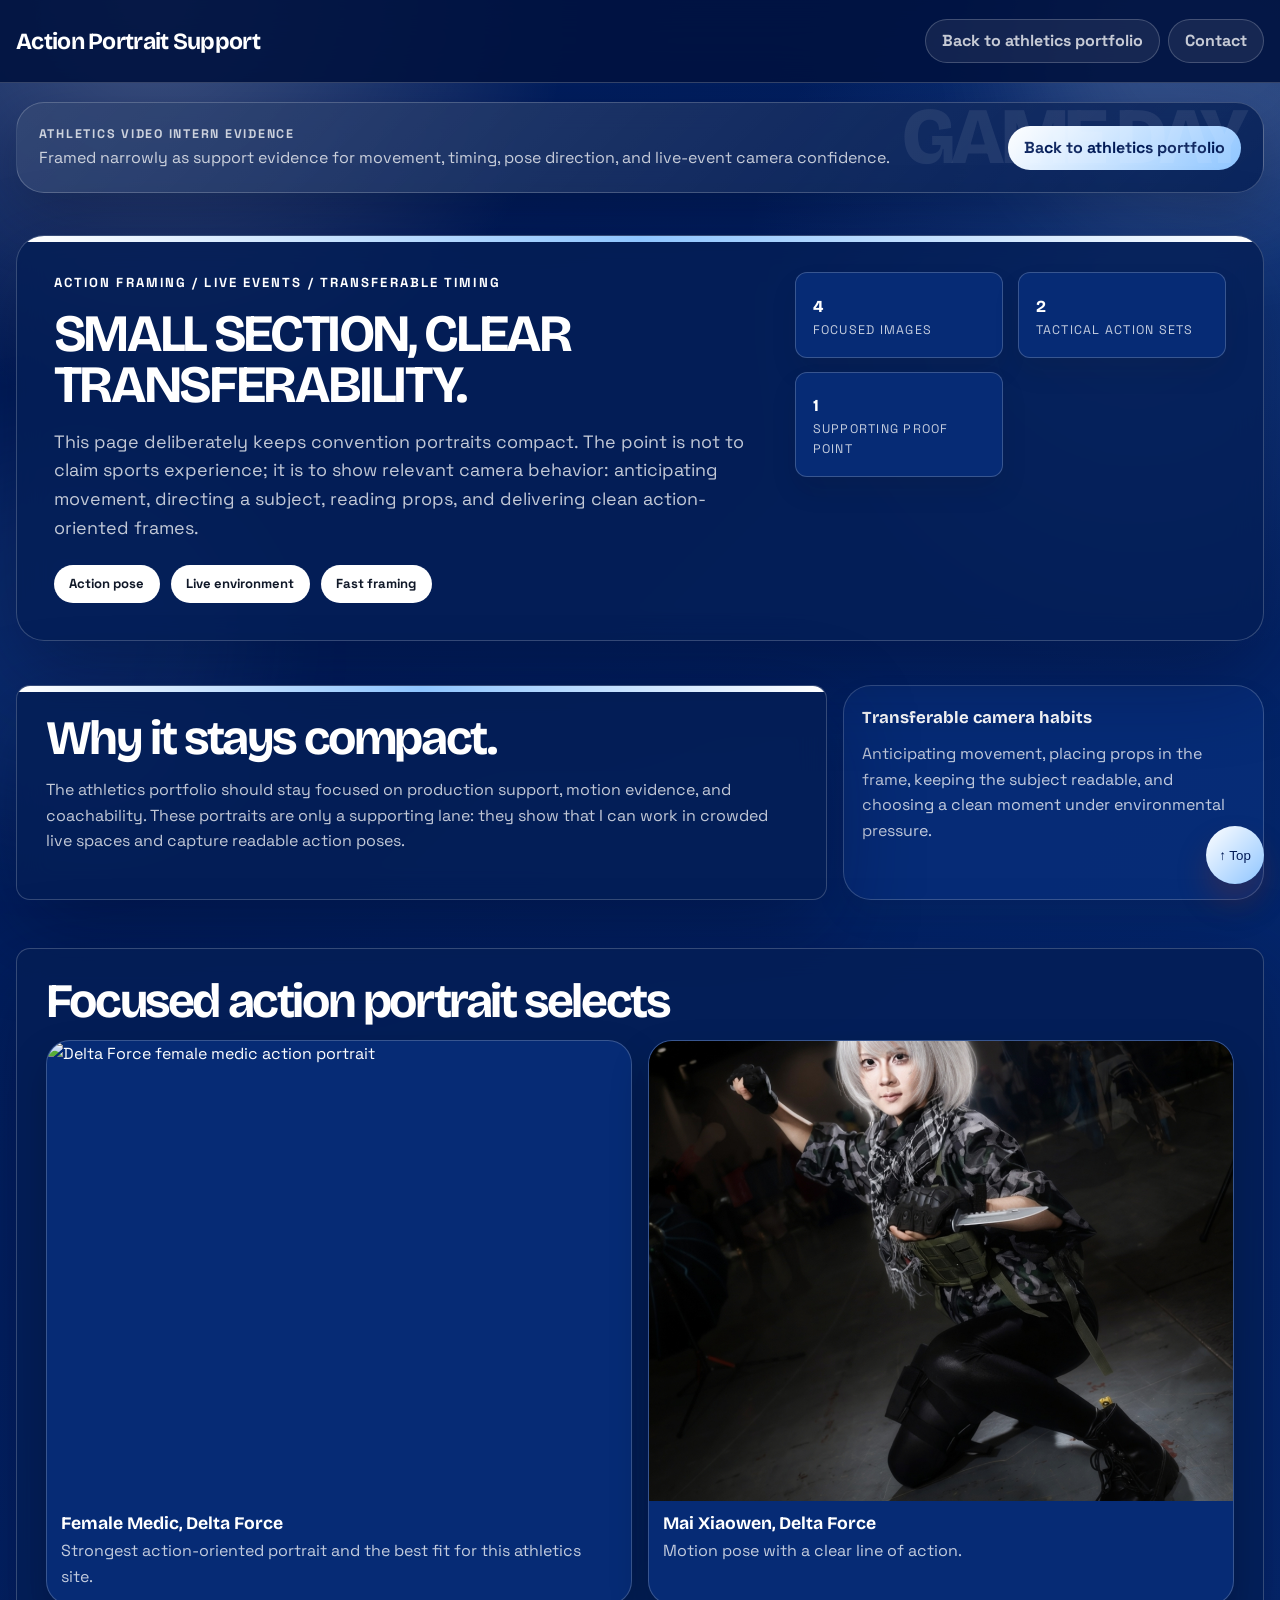
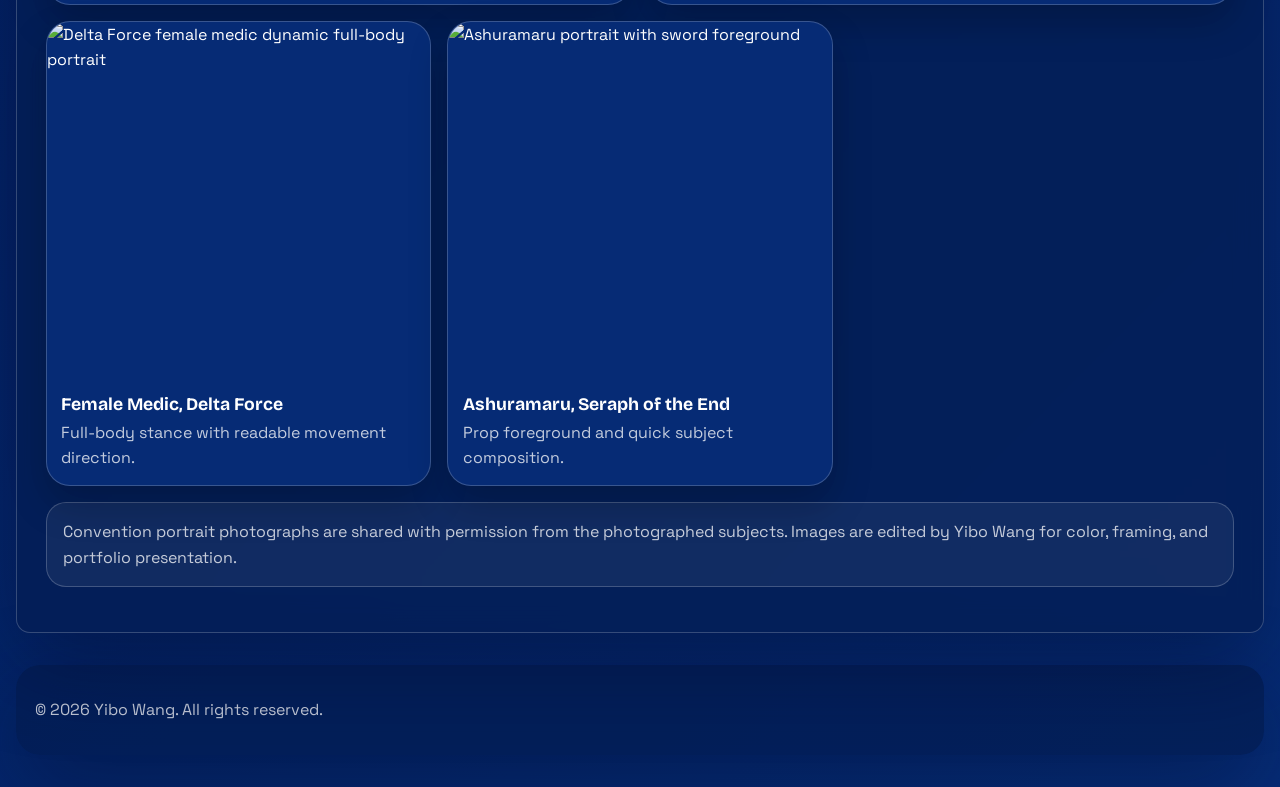
==== projects/convention-portraits.html @ 857ad7bb "Add action portrait support section" ====
<!DOCTYPE html>
<html lang="en">
<head>
    <meta charset="UTF-8">
    <meta name="viewport" content="width=device-width, initial-scale=1.0">
    <title>Action Portrait Support - Details</title>
    <link rel="stylesheet" href="../assets/css/project-style.css">
    <link rel="stylesheet" href="../assets/css/role-project.css">
</head>
<body class="project-page role-athletics-detail project-title-long" data-case-study="full">
    <header>
        <div class="container">
            <h1 class="logo">Action Portrait Support</h1>
            <nav>
                <ul>
                    <li><a href="../index.html">Back to athletics portfolio</a></li>
                    <li><a href="../index.html#contact">Contact</a></li>
                </ul>
            </nav>
        </div>
    </header>

    <section class="role-project-bridge" aria-label="Role-specific project context">
        <div class="container">
            <div>
                <p class="role-project-kicker">Athletics Video Intern Evidence</p>
                <p>Framed narrowly as support evidence for movement, timing, pose direction, and live-event camera confidence.</p>
            </div>
            <a class="role-home-link" href="../index.html">Back to athletics portfolio</a>
        </div>
    </section>

    <main>
        <section class="project-hero">
            <div class="container project-hero-card">
                <div>
                    <p class="project-kicker">Action framing / Live events / Transferable timing</p>
                    <h1>Small section, clear transferability.</h1>
                    <p class="project-summary">This page deliberately keeps convention portraits compact. The point is not to claim sports experience; it is to show relevant camera behavior: anticipating movement, directing a subject, reading props, and delivering clean action-oriented frames.</p>
                    <div class="project-tag-row">
                        <span class="project-tag">Action pose</span>
                        <span class="project-tag">Live environment</span>
                        <span class="project-tag">Fast framing</span>
                    </div>
                </div>
                <div class="project-metric-grid">
                    <article class="project-metric"><strong>4</strong><span>focused images</span></article>
                    <article class="project-metric"><strong>2</strong><span>tactical action sets</span></article>
                    <article class="project-metric"><strong>1</strong><span>supporting proof point</span></article>
                </div>
            </div>
        </section>

        <section class="section">
            <div class="container convention-case-intro">
                <article class="case-card">
                    <h2>Why it stays compact.</h2>
                    <p>The athletics portfolio should stay focused on production support, motion evidence, and coachability. These portraits are only a supporting lane: they show that I can work in crowded live spaces and capture readable action poses.</p>
                </article>
                <article class="detail-card">
                    <h3>Transferable camera habits</h3>
                    <p>Anticipating movement, placing props in the frame, keeping the subject readable, and choosing a clean moment under environmental pressure.</p>
                </article>
            </div>
        </section>

        <section id="project-images" class="section">
            <div class="container">
                <h2>Focused action portrait selects</h2>
                <div class="convention-case-gallery">
                    <figure><img src="../assets/images/convention/delta-medic-close.jpg" alt="Delta Force female medic action portrait" onclick="openModal(this)"><figcaption><strong>Female Medic, Delta Force</strong><span>Strongest action-oriented portrait and the best fit for this athletics site.</span></figcaption></figure>
                    <figure><img src="../assets/images/convention/mai-xiaowen-knife.jpg" alt="Mai Xiaowen tactical knife pose portrait" onclick="openModal(this)"><figcaption><strong>Mai Xiaowen, Delta Force</strong><span>Motion pose with a clear line of action.</span></figcaption></figure>
                    <figure><img src="../assets/images/convention/delta-medic-dynamic.jpg" alt="Delta Force female medic dynamic full-body portrait" onclick="openModal(this)"><figcaption><strong>Female Medic, Delta Force</strong><span>Full-body stance with readable movement direction.</span></figcaption></figure>
                    <figure><img src="../assets/images/convention/ashuramaru.JPG" alt="Ashuramaru portrait with sword foreground" onclick="openModal(this)"><figcaption><strong>Ashuramaru, Seraph of the End</strong><span>Prop foreground and quick subject composition.</span></figcaption></figure>
                </div>
                <p class="convention-rights">Convention portrait photographs are shared with permission from the photographed subjects. Images are edited by Yibo Wang for color, framing, and portfolio presentation.</p>
            </div>
        </section>
    </main>

    <div id="back-to-top">
        <button>&uarr; Top</button>
    </div>
    <footer>
        <div class="container">
            <p>&copy; 2026 Yibo Wang. All rights reserved.</p>
        </div>
    </footer>
    <div id="imageModal" class="modal">
        <span class="close" onclick="closeModal()">&times;</span>
        <div id="imageContainer">
            <img class="modal-content" id="modalImage" src="[data-uri]" alt="">
        </div>
    </div>
    <script src="../assets/js/script.js"></script>
</body>
</html>
---- assets/css/project-style.css ----
:root {
    --bg: #f3eee4;
    --paper: rgba(252, 247, 239, 0.84);
    --paper-strong: rgba(255, 251, 245, 0.96);
    --ink: #1a130e;
    --muted: #625145;
    --line: rgba(43, 30, 20, 0.1);
    --accent: #d05d28;
    --accent-deep: #842f1d;
    --teal: #1e7e7c;
    --gold: #f1c789;
    --shadow-soft: 0 26px 60px rgba(38, 23, 12, 0.12);
    --shadow-strong: 0 36px 80px rgba(38, 23, 12, 0.18);
    --radius-xl: 34px;
    --radius-lg: 24px;
    --radius-md: 18px;
    --radius-sm: 12px;
    --max-width: 1380px;
}

*,
*::before,
*::after {
    box-sizing: border-box;
}

html {
    scroll-behavior: smooth;
}

body {
    margin: 0;
    min-height: 100vh;
    color: var(--ink);
    background:
        radial-gradient(circle at 12% 0%, rgba(241, 199, 137, 0.45), transparent 26%),
        radial-gradient(circle at 88% 12%, rgba(30, 126, 124, 0.18), transparent 22%),
        radial-gradient(circle at 50% 100%, rgba(208, 93, 40, 0.15), transparent 28%),
        linear-gradient(180deg, #faf4ec 0%, #efe4d4 100%);
    font-family: "Space Grotesk", "Segoe UI", sans-serif;
    line-height: 1.6;
}

body.menu-open,
body.lightbox-open {
    overflow: hidden;
}

body.project-page::before,
body.project-page::after {
    content: "";
    position: fixed;
    width: 24rem;
    height: 24rem;
    border-radius: 50%;
    filter: blur(60px);
    opacity: 0.45;
    pointer-events: none;
    z-index: -1;
}

body.project-page::before {
    top: -10rem;
    right: -8rem;
    background: rgba(208, 93, 40, 0.35);
}

body.project-page::after {
    bottom: 8%;
    left: -8rem;
    background: rgba(30, 126, 124, 0.18);
}

a {
    color: inherit;
}

img {
    display: block;
    max-width: 100%;
}

.container {
    width: min(calc(100% - 2rem), var(--max-width));
    margin: 0 auto;
}

header {
    position: sticky;
    top: 0;
    z-index: 30;
    backdrop-filter: blur(18px);
    background: rgba(250, 244, 236, 0.72);
    border-bottom: 1px solid var(--line);
}

header .container {
    display: flex;
    align-items: center;
    justify-content: space-between;
    gap: 1rem;
    min-height: 82px;
}

.logo {
    margin: 0;
    font-family: "Bricolage Grotesque", "Space Grotesk", sans-serif;
    font-size: clamp(1.1rem, 2vw, 1.45rem);
    line-height: 0.95;
    letter-spacing: -0.03em;
}

.header-project-label {
    margin: 0.2rem 0 0;
    color: var(--muted);
    font-size: 0.76rem;
    font-weight: 700;
    letter-spacing: 0.12em;
    text-transform: uppercase;
}

nav ul {
    display: flex;
    flex-wrap: wrap;
    gap: 0.5rem;
    margin: 0;
    padding: 0;
    list-style: none;
}

nav a {
    display: inline-flex;
    align-items: center;
    min-height: 44px;
    padding: 0 1rem;
    border-radius: 999px;
    background: rgba(255, 251, 245, 0.82);
    border: 1px solid rgba(43, 30, 20, 0.08);
    color: var(--muted);
    text-decoration: none;
    font-weight: 700;
    transition: transform 0.2s ease, background-color 0.2s ease, color 0.2s ease;
}

nav a:hover,
nav a:focus-visible {
    background: rgba(208, 93, 40, 0.1);
    color: var(--ink);
    transform: translateY(-1px);
}

.project-hero {
    padding: 4.5rem 0 1.8rem;
}

.project-hero-card,
.case-card,
.project-footer .container {
    position: relative;
    overflow: hidden;
    background: var(--paper);
    border: 1px solid rgba(43, 30, 20, 0.08);
    box-shadow: var(--shadow-soft);
    backdrop-filter: blur(14px);
}

.project-hero-card {
    display: grid;
    grid-template-columns: minmax(0, 1.45fr) minmax(260px, 0.7fr);
    gap: 1.4rem;
    padding: clamp(1.5rem, 4vw, 2.3rem);
    border-radius: var(--radius-xl);
}

.project-hero-card::before,
.case-card::before {
    content: "";
    position: absolute;
    inset: 0 auto auto 0;
    width: 100%;
    height: 8px;
    background: linear-gradient(90deg, var(--accent) 0%, var(--gold) 45%, var(--teal) 100%);
}

.project-kicker {
    margin: 0 0 1rem;
    color: var(--accent-deep);
    font-size: 0.82rem;
    font-weight: 700;
    letter-spacing: 0.16em;
    text-transform: uppercase;
}

.project-hero h1 {
    margin: 0;
    font-family: "Bricolage Grotesque", "Space Grotesk", sans-serif;
    max-width: 18ch;
    font-size: clamp(2.6rem, 4.8vw, 4.9rem);
    line-height: 0.94;
    letter-spacing: -0.06em;
    text-wrap: balance;
}

.project-summary {
    max-width: 48rem;
    margin: 1.1rem 0 0;
    color: var(--muted);
    font-size: clamp(1.02rem, 1.6vw, 1.12rem);
}

.project-title-long .project-hero h1 {
    max-width: 20ch;
    font-size: clamp(2.2rem, 4.1vw, 4rem);
    line-height: 0.96;
}

.project-title-very-long .project-hero h1 {
    max-width: 24ch;
    font-size: clamp(1.95rem, 3.4vw, 3.2rem);
    line-height: 1;
    letter-spacing: -0.045em;
}

.project-tag-row,
.project-action-row {
    display: flex;
    flex-wrap: wrap;
    gap: 0.7rem;
}

.project-tag-row {
    margin-top: 1.4rem;
}

.project-tag,
.project-pill {
    display: inline-flex;
    align-items: center;
    min-height: 38px;
    padding: 0 0.9rem;
    border-radius: 999px;
    font-size: 0.82rem;
    font-weight: 700;
}

.project-tag {
    color: var(--accent-deep);
    background: rgba(241, 199, 137, 0.34);
    border: 1px solid rgba(208, 93, 40, 0.1);
}

.project-action-row {
    margin-top: 1.5rem;
}

.project-pill {
    color: #fff7ef;
    text-decoration: none;
    background: linear-gradient(135deg, var(--accent) 0%, var(--accent-deep) 100%);
    box-shadow: 0 16px 28px rgba(132, 47, 29, 0.22);
    transition: transform 0.2s ease, box-shadow 0.2s ease;
}

.project-pill:hover,
.project-pill:focus-visible,
.resource-link:hover,
.resource-link:focus-visible {
    transform: translateY(-2px);
}

.project-metric-grid {
    display: grid;
    gap: 0.9rem;
    align-content: start;
}

.project-metric {
    padding: 1rem 1.05rem;
    border-radius: var(--radius-md);
    background: rgba(255, 251, 245, 0.8);
    border: 1px solid rgba(43, 30, 20, 0.08);
    box-shadow: 0 14px 28px rgba(38, 23, 12, 0.08);
}

.project-metric span {
    display: block;
    color: var(--muted);
    font-size: 0.78rem;
    letter-spacing: 0.1em;
    text-transform: uppercase;
}

.project-metric strong {
    display: block;
    margin-top: 0.28rem;
    font-family: "Bricolage Grotesque", "Space Grotesk", sans-serif;
    font-size: 1.05rem;
}

section {
    padding: 1rem 0 2rem;
}

section:first-of-type {
    padding-top: 1.2rem;
}

.case-card {
    padding: clamp(1.2rem, 3vw, 1.8rem);
    border-radius: var(--radius-xl);
}

.case-label {
    margin: 0 0 0.75rem;
    color: var(--accent-deep);
    font-size: 0.8rem;
    font-weight: 700;
    letter-spacing: 0.16em;
    text-transform: uppercase;
}

h2 {
    margin: 0 0 1rem;
    font-family: "Bricolage Grotesque", "Space Grotesk", sans-serif;
    font-size: clamp(1.9rem, 4vw, 3rem);
    line-height: 0.96;
    letter-spacing: -0.05em;
}

.case-card > p,
#project-code p {
    color: var(--muted);
}

.enhanced-gallery {
    display: grid;
    grid-template-columns: repeat(2, minmax(0, 1fr));
    gap: 1rem;
}

.project-kind-showcase .enhanced-gallery {
    grid-template-columns: repeat(2, minmax(0, 1fr));
}

.gallery-card {
    margin: 0;
    overflow: hidden;
    border-radius: var(--radius-lg);
    background: var(--paper-strong);
    border: 1px solid rgba(43, 30, 20, 0.08);
    box-shadow: 0 18px 34px rgba(38, 23, 12, 0.12);
}

.gallery-card img {
    width: 100%;
    aspect-ratio: 16 / 10;
    object-fit: cover;
    cursor: zoom-in;
    transition: transform 0.35s ease;
}

.gallery-card:hover img {
    transform: scale(1.03);
}

.gallery-card figcaption {
    padding: 0.85rem 1rem 1rem;
    color: var(--muted);
    font-size: 0.92rem;
}

.feature-frame {
    grid-column: span 2;
}

.feature-frame img {
    aspect-ratio: 16 / 9;
}

.document-gallery {
    grid-template-columns: 1fr;
}

.document-frame {
    background: linear-gradient(180deg, rgba(255, 251, 245, 0.98) 0%, rgba(245, 239, 230, 0.98) 100%);
}

.document-frame img {
    aspect-ratio: auto;
    object-fit: contain;
    cursor: default;
    background: #fff;
}

.document-frame:hover img {
    transform: none;
}

.document-frame figcaption::before {
    content: "Embedded board";
    display: inline-flex;
    margin-right: 0.55rem;
    color: var(--accent-deep);
    font-size: 0.74rem;
    font-weight: 700;
    letter-spacing: 0.12em;
    text-transform: uppercase;
}

.very-tall-frame figcaption::before {
    content: "Scrollable document";
}

.photo-gallery {
    column-count: 2;
    column-gap: 1rem;
    display: block;
}

.photo-gallery .gallery-card {
    display: inline-block;
    width: 100%;
    margin-bottom: 1rem;
}

.photo-gallery .gallery-card img,
.photo-frame img {
    aspect-ratio: auto;
    object-fit: cover;
}

.video-wrapper {
    position: relative;
    overflow: hidden;
    border-radius: var(--radius-lg);
    background:
        radial-gradient(circle at 20% 20%, rgba(208, 93, 40, 0.2), transparent 30%),
        linear-gradient(135deg, #18120d 0%, #22160f 100%);
    box-shadow: var(--shadow-strong);
}

.video-wrapper::before {
    content: "Playable / Watch";
    position: absolute;
    top: 1rem;
    left: 1rem;
    z-index: 1;
    display: inline-flex;
    align-items: center;
    min-height: 34px;
    padding: 0 0.8rem;
    border-radius: 999px;
    color: #fff8ef;
    background: rgba(255, 255, 255, 0.08);
    backdrop-filter: blur(10px);
    font-size: 0.76rem;
    font-weight: 700;
    letter-spacing: 0.12em;
    text-transform: uppercase;
}

.video-wrapper iframe {
    display: block;
    width: 100%;
    aspect-ratio: 16 / 9;
    border: 0;
}

#project-code .container {
    display: grid;
    gap: 1rem;
}

.resource-stack {
    display: grid;
    gap: 0.9rem;
}

.resource-card {
    display: flex;
    align-items: center;
    justify-content: space-between;
    gap: 1rem;
    padding: 1rem 1.05rem;
    border-radius: var(--radius-lg);
    background: rgba(255, 251, 245, 0.78);
    border: 1px solid rgba(43, 30, 20, 0.08);
    box-shadow: 0 16px 32px rgba(38, 23, 12, 0.08);
}

.resource-copy h3 {
    margin: 0;
    font-family: "Bricolage Grotesque", "Space Grotesk", sans-serif;
    font-size: 1.05rem;
}

.resource-copy p,
.resource-intro,
.resource-note {
    margin: 0;
    color: var(--muted);
}

.resource-copy p {
    margin-top: 0.2rem;
    font-size: 0.92rem;
}

.resource-note {
    padding-left: 1rem;
    border-left: 3px solid var(--accent);
}

.resource-link {
    display: inline-flex;
    align-items: center;
    justify-content: center;
    min-height: 46px;
    padding: 0 1rem;
    border-radius: 999px;
    color: #fff7ef;
    text-decoration: none;
    background: linear-gradient(135deg, var(--teal) 0%, #165a65 100%);
    box-shadow: 0 16px 28px rgba(22, 90, 101, 0.18);
    font-weight: 700;
    transition: transform 0.2s ease, box-shadow 0.2s ease;
}

#project-code img {
    width: 120px;
    border-radius: 24px;
    box-shadow: 0 18px 36px rgba(38, 23, 12, 0.16);
}

#back-to-top {
    position: fixed;
    right: 1rem;
    bottom: 1rem;
    z-index: 30;
}

#back-to-top button {
    display: inline-flex;
    align-items: center;
    justify-content: center;
    width: 58px;
    height: 58px;
    border: 0;
    border-radius: 50%;
    background: linear-gradient(135deg, var(--accent) 0%, var(--accent-deep) 100%);
    color: #fff8ef;
    box-shadow: 0 18px 30px rgba(132, 47, 29, 0.28);
    cursor: pointer;
    opacity: 0;
    pointer-events: none;
    transform: translateY(14px);
    transition: opacity 0.2s ease, transform 0.2s ease;
}

#back-to-top button.is-visible {
    opacity: 1;
    pointer-events: auto;
    transform: translateY(0);
}

.project-footer .container,
footer .container {
    display: flex;
    align-items: center;
    justify-content: space-between;
    gap: 1rem;
    padding: 1rem 1.2rem;
    border-radius: var(--radius-lg);
}

.overview-grid,
.detail-grid {
    display: grid;
    gap: 1rem;
}

.overview-grid {
    grid-template-columns: minmax(0, 1.3fr) minmax(260px, 0.7fr);
}

.detail-grid {
    grid-template-columns: repeat(2, minmax(0, 1fr));
}

.detail-card,
.callout-card {
    padding: 1.15rem;
    border-radius: var(--radius-lg);
    background: rgba(255, 251, 245, 0.82);
    border: 1px solid rgba(43, 30, 20, 0.08);
    box-shadow: 0 16px 32px rgba(38, 23, 12, 0.08);
}

.detail-card h3,
.callout-card strong {
    margin: 0 0 0.6rem;
    font-family: "Bricolage Grotesque", "Space Grotesk", sans-serif;
    font-size: 1.05rem;
}

.detail-card p,
.callout-card p {
    margin: 0;
    color: var(--muted);
}

.bullet-list {
    margin: 0;
    padding-left: 1.1rem;
    color: var(--muted);
}

.bullet-list li + li {
    margin-top: 0.45rem;
}

.portfolio-card {
    padding: clamp(1.4rem, 3vw, 2rem);
}

.portfolio-intro {
    max-width: 58rem;
    margin: 0 0 1.4rem;
    color: var(--muted);
    font-size: 1rem;
}

.portfolio-flow {
    display: grid;
    gap: 1.4rem;
}

.portfolio-sheet {
    margin: 0;
}

.portfolio-frame {
    overflow: hidden;
    border-radius: calc(var(--radius-xl) - 8px);
    background:
        linear-gradient(180deg, rgba(255, 255, 255, 0.74), rgba(246, 236, 222, 0.96)),
        linear-gradient(135deg, rgba(208, 93, 40, 0.1), rgba(30, 126, 124, 0.12));
    border: 1px solid rgba(43, 30, 20, 0.08);
    box-shadow: 0 28px 56px rgba(38, 23, 12, 0.12);
}

.portfolio-frame img {
    width: 100%;
    height: auto;
    cursor: zoom-in;
}

.portfolio-sheet figcaption {
    margin: 0.85rem 0 0;
    padding: 0 0.2rem;
    color: var(--muted);
    font-size: 0.97rem;
}

.portfolio-sheet-lead .portfolio-frame {
    box-shadow: 0 34px 68px rgba(38, 23, 12, 0.16);
}

.project-notes-section {
    padding-top: 0.3rem;
}

.notes-grid {
    display: grid;
    grid-template-columns: minmax(0, 1.05fr) minmax(0, 0.95fr);
    gap: 1rem;
    align-items: start;
}

.notes-grid > .note-card:first-child {
    grid-column: 1 / -1;
}

.note-card {
    height: 100%;
    padding: clamp(1.2rem, 2.2vw, 1.6rem);
}

.note-card h2 {
    margin-top: 0;
    max-width: 16ch;
    font-size: clamp(1.35rem, 1.9vw, 1.8rem);
    line-height: 1.06;
    letter-spacing: -0.04em;
}

.note-card .overview-grid {
    grid-template-columns: minmax(0, 1.15fr) minmax(280px, 0.85fr);
    align-items: start;
}

.note-card .detail-grid {
    grid-template-columns: repeat(auto-fit, minmax(220px, 1fr));
    align-items: start;
}

.note-card .detail-card,
.note-card .callout-card {
    height: 100%;
}

.note-card .detail-card p,
.note-card .callout-card p,
.note-card .bullet-list {
    font-size: 0.98rem;
}

footer {
    padding: 0 0 2rem;
}

.modal {
    position: fixed;
    inset: 0;
    display: none;
    align-items: center;
    justify-content: center;
    padding: 1rem;
    background: rgba(13, 10, 7, 0.82);
    backdrop-filter: blur(10px);
    z-index: 50;
}

.close {
    position: absolute;
    top: 1rem;
    right: 1rem;
    display: inline-grid;
    place-items: center;
    width: 46px;
    height: 46px;
    border-radius: 50%;
    background: rgba(255, 251, 245, 0.94);
    color: var(--ink);
    cursor: pointer;
    font-size: 1.3rem;
}

#imageContainer {
    display: flex;
    align-items: center;
    justify-content: center;
    width: min(100%, 1120px);
    max-height: calc(100vh - 2rem);
    overflow: hidden;
    overscroll-behavior: contain;
    scrollbar-width: none;
    -ms-overflow-style: none;
}

#imageContainer::-webkit-scrollbar {
    display: none;
}

.modal-content {
    display: block;
    width: auto;
    max-width: 100%;
    max-height: calc(100vh - 2rem);
    object-fit: contain;
    border-radius: var(--radius-lg);
    box-shadow: var(--shadow-strong);
    transition: width 0.2s ease, height 0.2s ease;
    user-select: none;
    -webkit-user-drag: none;
}

.modal.is-zoomed #imageContainer {
    align-items: flex-start;
    justify-content: flex-start;
    overflow: auto;
    touch-action: none;
    cursor: grab;
}

.modal.is-zoomed #imageContainer.is-dragging {
    cursor: grabbing;
}

.modal.is-zoomed .modal-content {
    max-width: none;
    max-height: none;
}


@media (max-width: 980px) {
    .project-hero-card,
    .enhanced-gallery {
        grid-template-columns: 1fr;
    }

    .feature-frame {
        grid-column: auto;
    }

    .photo-gallery {
        column-count: 1;
    }

    .overview-grid,
    .detail-grid,
    .notes-grid {
        grid-template-columns: 1fr;
    }

    .notes-grid > .note-card:first-child {
        grid-column: auto;
    }

    .note-card .overview-grid,
    .note-card .detail-grid {
        grid-template-columns: 1fr;
    }

    .project-hero h1,
    .project-title-long .project-hero h1,
    .project-title-very-long .project-hero h1 {
        max-width: 100%;
    }
}

@media (max-width: 760px) {
    header .container,
    footer .container,
    .project-footer .container {
        flex-direction: column;
        align-items: flex-start;
    }

    nav ul {
        width: 100%;
    }

    nav a {
        width: 100%;
        justify-content: center;
    }

    .project-hero {
        padding-top: 3.2rem;
    }

    .resource-card {
        flex-direction: column;
        align-items: flex-start;
    }
}
---- assets/css/role-project.css ----
@import url('https://fonts.googleapis.com/css2?family=Bricolage+Grotesque:wght@500;700;800&family=Space+Grotesk:wght@400;500;700&display=swap');

:root {
  --bg: #001a57;
  --paper: rgba(4,30,85,.82);
  --paper-strong: rgba(7,45,120,.95);
  --ink: #ffffff;
  --muted: rgba(255,255,255,.76);
  --line: rgba(255,255,255,.20);
  --accent: #ffffff;
  --accent-deep: #8ec5ff;
  --teal: #60a5fa;
  --gold: #bfdbfe;
  --shadow-soft: 0 30px 90px rgba(0,10,40,.42);
  --shadow-strong: 0 30px 90px rgba(0,10,40,.42);
}

body.project-page {
  color: var(--ink);
  background:
    radial-gradient(circle at 12% 0%, color-mix(in srgb, var(--accent) 26%, transparent), transparent 26rem),
    radial-gradient(circle at 88% 12%, color-mix(in srgb, var(--teal) 22%, transparent), transparent 24rem),
    linear-gradient(135deg, #001a57, #062d78);
}

body.project-page::before { background: color-mix(in srgb, var(--accent) 35%, transparent); }
body.project-page::after { background: color-mix(in srgb, var(--teal) 24%, transparent); }

header {
  background: color-mix(in srgb, #001a57 82%, transparent);
  border-bottom-color: var(--line);
}

.logo { color: var(--ink); }
nav a {
  color: var(--muted);
  background: rgba(255,255,255,.07);
  border-color: var(--line);
}
nav a:hover, nav a:focus-visible {
  color: var(--ink);
  background: rgba(255,255,255,.13);
}

.role-project-bridge {
  padding: 1.6rem 0 .4rem;
}
.role-project-bridge .container {
  display: grid;
  grid-template-columns: minmax(0, 1fr) auto;
  gap: 1rem;
  align-items: center;
  padding: clamp(1rem, 2.5vw, 1.35rem);
  border-radius: 24px;
  border: 1px solid var(--line);
  background:
    linear-gradient(135deg, color-mix(in srgb, var(--accent) 16%, transparent), transparent),
    var(--paper);
  box-shadow: var(--shadow-soft);
  backdrop-filter: blur(14px);
}
.role-project-kicker {
  margin: 0 0 .35rem;
  color: var(--accent);
  font-size: .78rem;
  font-weight: 850;
  letter-spacing: .14em;
  text-transform: uppercase;
}
.role-project-bridge p { margin: 0; color: var(--muted); }
.role-home-link {
  display: inline-flex;
  align-items: center;
  justify-content: center;
  min-height: 44px;
  padding: 0 1rem;
  border-radius: 999px;
  color: #101828;
  background: linear-gradient(135deg, var(--accent), var(--accent-deep));
  text-decoration: none;
  font-weight: 850;
  white-space: nowrap;
}
.role-athletics-detail .role-home-link { color: #001a57; }

.project-hero-card, .case-card, footer .container, .project-footer .container {
  color: var(--ink);
  background: var(--paper);
  border-color: var(--line);
  box-shadow: var(--shadow-soft);
}
.project-hero-card::before, .case-card::before {
  background: linear-gradient(90deg, var(--accent), var(--accent-deep), var(--teal));
}
.project-kicker, .case-label { color: var(--accent); }
.project-summary, .case-card > p, #project-code p, .resource-copy p, .resource-intro, .resource-note, .detail-card p, .callout-card p, .bullet-list, footer p { color: var(--muted); }
.project-tag { color: #101828; background: color-mix(in srgb, var(--accent) 82%, white); border-color: transparent; }
.project-pill, #back-to-top button { color: #101828; background: linear-gradient(135deg, var(--accent), var(--accent-deep)); }
.role-athletics-detail .project-pill, .role-athletics-detail #back-to-top button { color: #001a57; }
.project-metric, .gallery-card, .resource-card, .detail-card, .callout-card, .portfolio-frame {
  color: var(--ink);
  background: var(--paper-strong);
  border-color: var(--line);
}
.gallery-card figcaption, .portfolio-sheet figcaption { color: var(--muted); }
.video-wrapper {
  background:
    radial-gradient(circle at 20% 20%, color-mix(in srgb, var(--accent) 24%, transparent), transparent 30%),
    linear-gradient(135deg, color-mix(in srgb, #001a57 80%, black), color-mix(in srgb, #062d78 82%, black));
  border: 1px solid var(--line);
}
.video-wrapper::before {
  color: var(--ink);
  background: rgba(255,255,255,.10);
  border: 1px solid var(--line);
}
.resource-link, .btn, #project-code a:not(.resource-link) {
  display: inline-flex;
  align-items: center;
  justify-content: center;
  width: fit-content;
  min-height: 44px;
  padding: 0 1rem;
  border-radius: 999px;
  color: #101828;
  text-decoration: none;
  background: linear-gradient(135deg, var(--teal), var(--accent-deep));
  font-weight: 850;
  box-shadow: 0 16px 28px rgba(0,0,0,.18);
}
.role-athletics-detail .resource-link, .role-athletics-detail .btn, .role-athletics-detail #project-code a:not(.resource-link) { color: #001a57; }

.section .container > h2, section .container > h2 {
  margin-bottom: 1rem;
  color: var(--ink);
}
.section .container:not(header .container):not(footer .container), section .container:not(header .container):not(footer .container) {
  border-radius: 28px;
}
#project-video .container, #project-images .container, #project-code .container {
  padding: clamp(1.15rem, 3vw, 1.8rem);
  border: 1px solid var(--line);
  background: var(--paper);
  box-shadow: var(--shadow-soft);
  backdrop-filter: blur(14px);
}
.image-gallery {
  display: grid;
  grid-template-columns: repeat(auto-fit, minmax(220px, 1fr));
  gap: 1rem;
}
.image-gallery img, .project-image {
  width: 100%;
  border-radius: 20px;
  background: var(--paper-strong);
  border: 1px solid var(--line);
  box-shadow: 0 18px 38px rgba(0,0,0,.22);
  cursor: zoom-in;
}
.document-frame { background: var(--paper-strong); }
.close { background: var(--paper-strong); color: var(--ink); border: 1px solid var(--line); }
.modal { background: rgba(0,0,0,.86); }

@media (max-width: 760px) {
  .role-project-bridge .container { grid-template-columns: 1fr; }
  .role-home-link { width: 100%; }
}

.convention-case-intro {
  display: grid;
  grid-template-columns: minmax(0, 1fr) minmax(260px, .52fr);
  gap: 1rem;
  align-items: stretch;
}
.convention-case-intro .case-card,
.convention-case-intro .detail-card {
  border-radius: 28px;
}
.convention-case-gallery {
  display: grid;
  grid-template-columns: repeat(6, minmax(0, 1fr));
  gap: 1rem;
}
.convention-case-gallery figure {
  margin: 0;
  overflow: hidden;
  border-radius: 24px;
  border: 1px solid var(--line);
  background: var(--paper-strong);
  box-shadow: 0 18px 38px rgba(0,0,0,.22);
}
.convention-case-gallery figure:nth-child(1),
.convention-case-gallery figure:nth-child(2) {
  grid-column: span 3;
}
.convention-case-gallery figure:nth-child(n+3) {
  grid-column: span 2;
}
.convention-case-gallery img {
  width: 100%;
  height: 360px;
  object-fit: cover;
  cursor: zoom-in;
}
.convention-case-gallery figure:nth-child(1) img,
.convention-case-gallery figure:nth-child(2) img {
  height: 460px;
}
.convention-case-gallery figcaption {
  display: grid;
  gap: .3rem;
  padding: .9rem;
  color: var(--muted);
}
.convention-case-gallery strong {
  color: var(--ink);
  font-family: 'Bricolage Grotesque', 'Space Grotesk', sans-serif;
  font-size: 1.1rem;
  line-height: 1.05;
}
.convention-rights {
  margin-top: 1rem;
  padding: 1rem;
  border: 1px solid var(--line);
  border-radius: 20px;
  color: var(--muted);
  background: rgba(255,255,255,.06);
}

@media (max-width: 900px) {
  .convention-case-intro {
    grid-template-columns: 1fr;
  }
  .convention-case-gallery {
    grid-template-columns: 1fr;
  }
  .convention-case-gallery figure:nth-child(n) {
    grid-column: auto;
  }
  .convention-case-gallery img,
  .convention-case-gallery figure:nth-child(1) img,
  .convention-case-gallery figure:nth-child(2) img {
    height: auto;
    max-height: none;
  }
}


/* Athletics detail layout: game-day board */
.role-athletics-detail header { background: rgba(0,18,64,.9); }
.role-athletics-detail .role-project-bridge .container { border-radius: 12px; grid-template-columns: minmax(0,1fr) auto; box-shadow: 0 22px 60px rgba(0,10,40,.35); }
.role-athletics-detail .role-project-bridge .container::after { content: 'GAME DAY'; position: absolute; right: 1.2rem; bottom: -.55rem; color: rgba(255,255,255,.08); font-family: 'Bricolage Grotesque'; font-size: 5rem; font-weight: 900; letter-spacing: -.06em; }
.role-athletics-detail .project-hero { padding-top: 2.2rem; }
.role-athletics-detail .project-hero-card { border-radius: 14px; grid-template-columns: minmax(0,1.25fr) minmax(280px,.75fr); }
.role-athletics-detail .project-hero-card::before, .role-athletics-detail .case-card::before { height: 6px; background: linear-gradient(90deg,#fff,#8ec5ff,#fff); }
.role-athletics-detail .project-hero h1 { text-transform: uppercase; letter-spacing: -.045em; }
.role-athletics-detail .project-metric-grid { grid-template-columns: repeat(2,minmax(0,1fr)); }
.role-athletics-detail .project-metric { border-radius: 12px; text-transform: uppercase; }
.role-athletics-detail .case-card, .role-athletics-detail .gallery-card, .role-athletics-detail #project-video .container, .role-athletics-detail #project-images .container, .role-athletics-detail #project-code .container { border-radius: 14px; }
.role-athletics-detail .enhanced-gallery, .role-athletics-detail .image-gallery { grid-template-columns: repeat(auto-fit, minmax(240px,1fr)); }
.role-athletics-detail .gallery-card img { aspect-ratio: 16 / 9; }
.role-athletics-detail .video-wrapper { border-radius: 14px; }
.role-athletics-detail .resource-card { border-left: 6px solid var(--accent-deep); border-radius: 14px; }
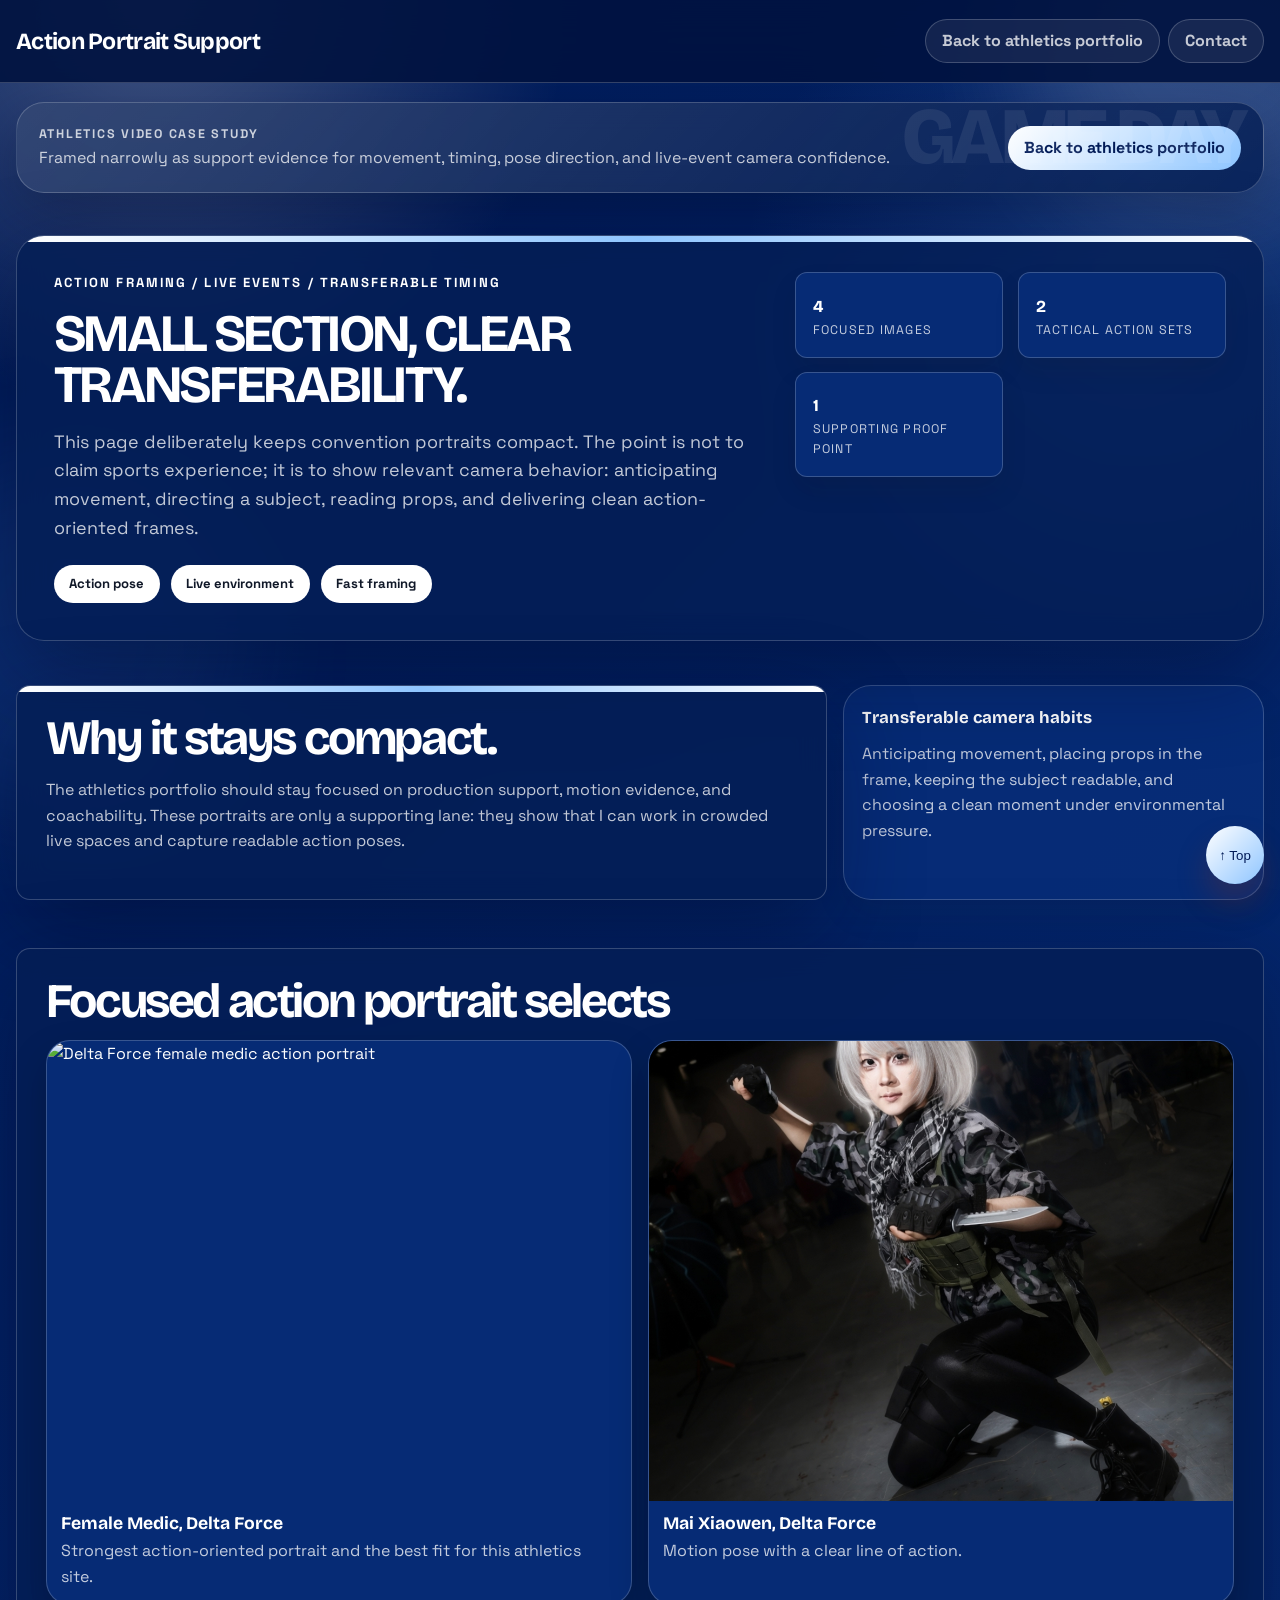
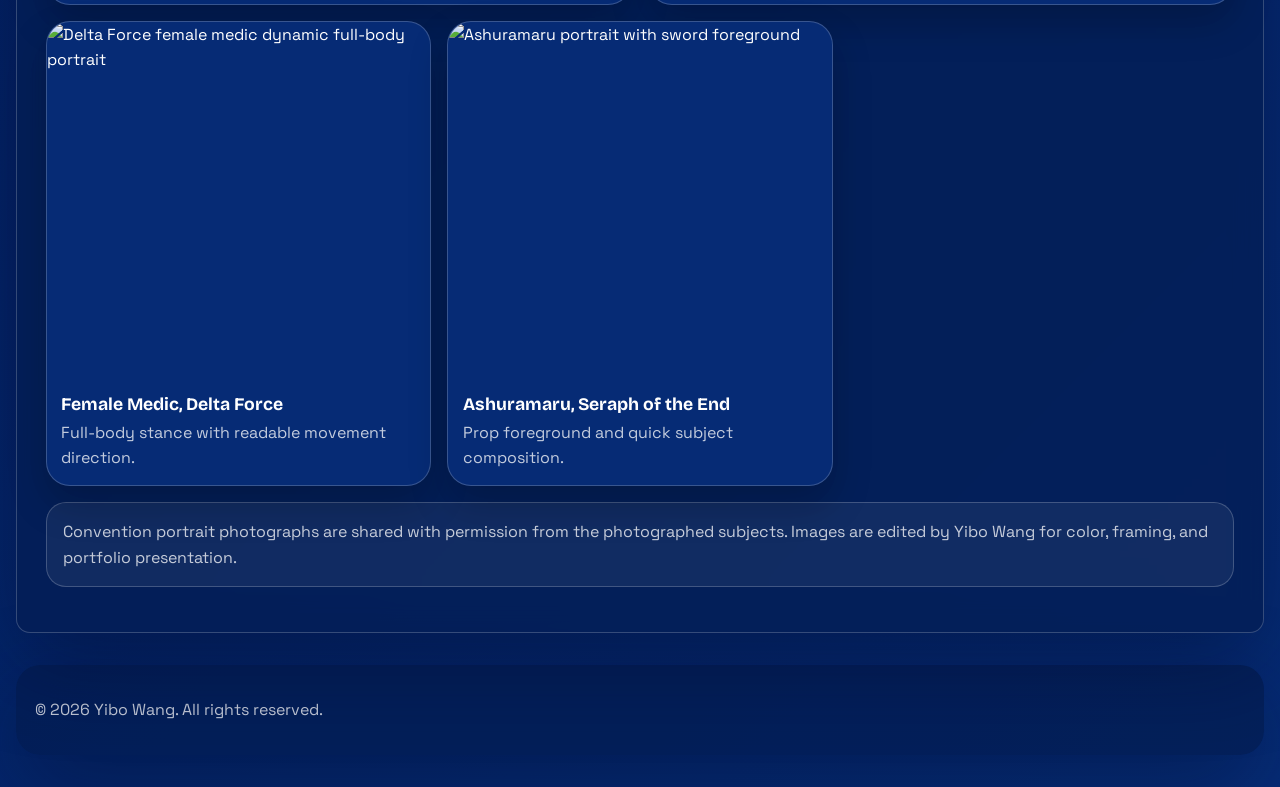
==== commit 379227f3: "Polish portfolio copy and analytics" ====
--- a/projects/convention-portraits.html
+++ b/projects/convention-portraits.html
@@ -3,6 +3,14 @@
 <head>
     <meta charset="UTF-8">
     <meta name="viewport" content="width=device-width, initial-scale=1.0">
+    <!-- Google tag (gtag.js) -->
+    <script async src="https://www.googletagmanager.com/gtag/js?id=G-P1YFTKP2V9"></script>
+    <script>
+        window.dataLayer = window.dataLayer || [];
+        function gtag(){dataLayer.push(arguments);}
+        gtag('js', new Date());
+        gtag('config', 'G-P1YFTKP2V9');
+    </script>
     <title>Action Portrait Support - Details</title>
     <link rel="stylesheet" href="../assets/css/project-style.css">
     <link rel="stylesheet" href="../assets/css/role-project.css">
@@ -20,10 +28,10 @@
         </div>
     </header>
 
-    <section class="role-project-bridge" aria-label="Role-specific project context">
+    <section class="role-project-bridge" aria-label="Portfolio project context">
         <div class="container">
             <div>
-                <p class="role-project-kicker">Athletics Video Intern Evidence</p>
+                <p class="role-project-kicker">Athletics Video Case Study</p>
                 <p>Framed narrowly as support evidence for movement, timing, pose direction, and live-event camera confidence.</p>
             </div>
             <a class="role-home-link" href="../index.html">Back to athletics portfolio</a>
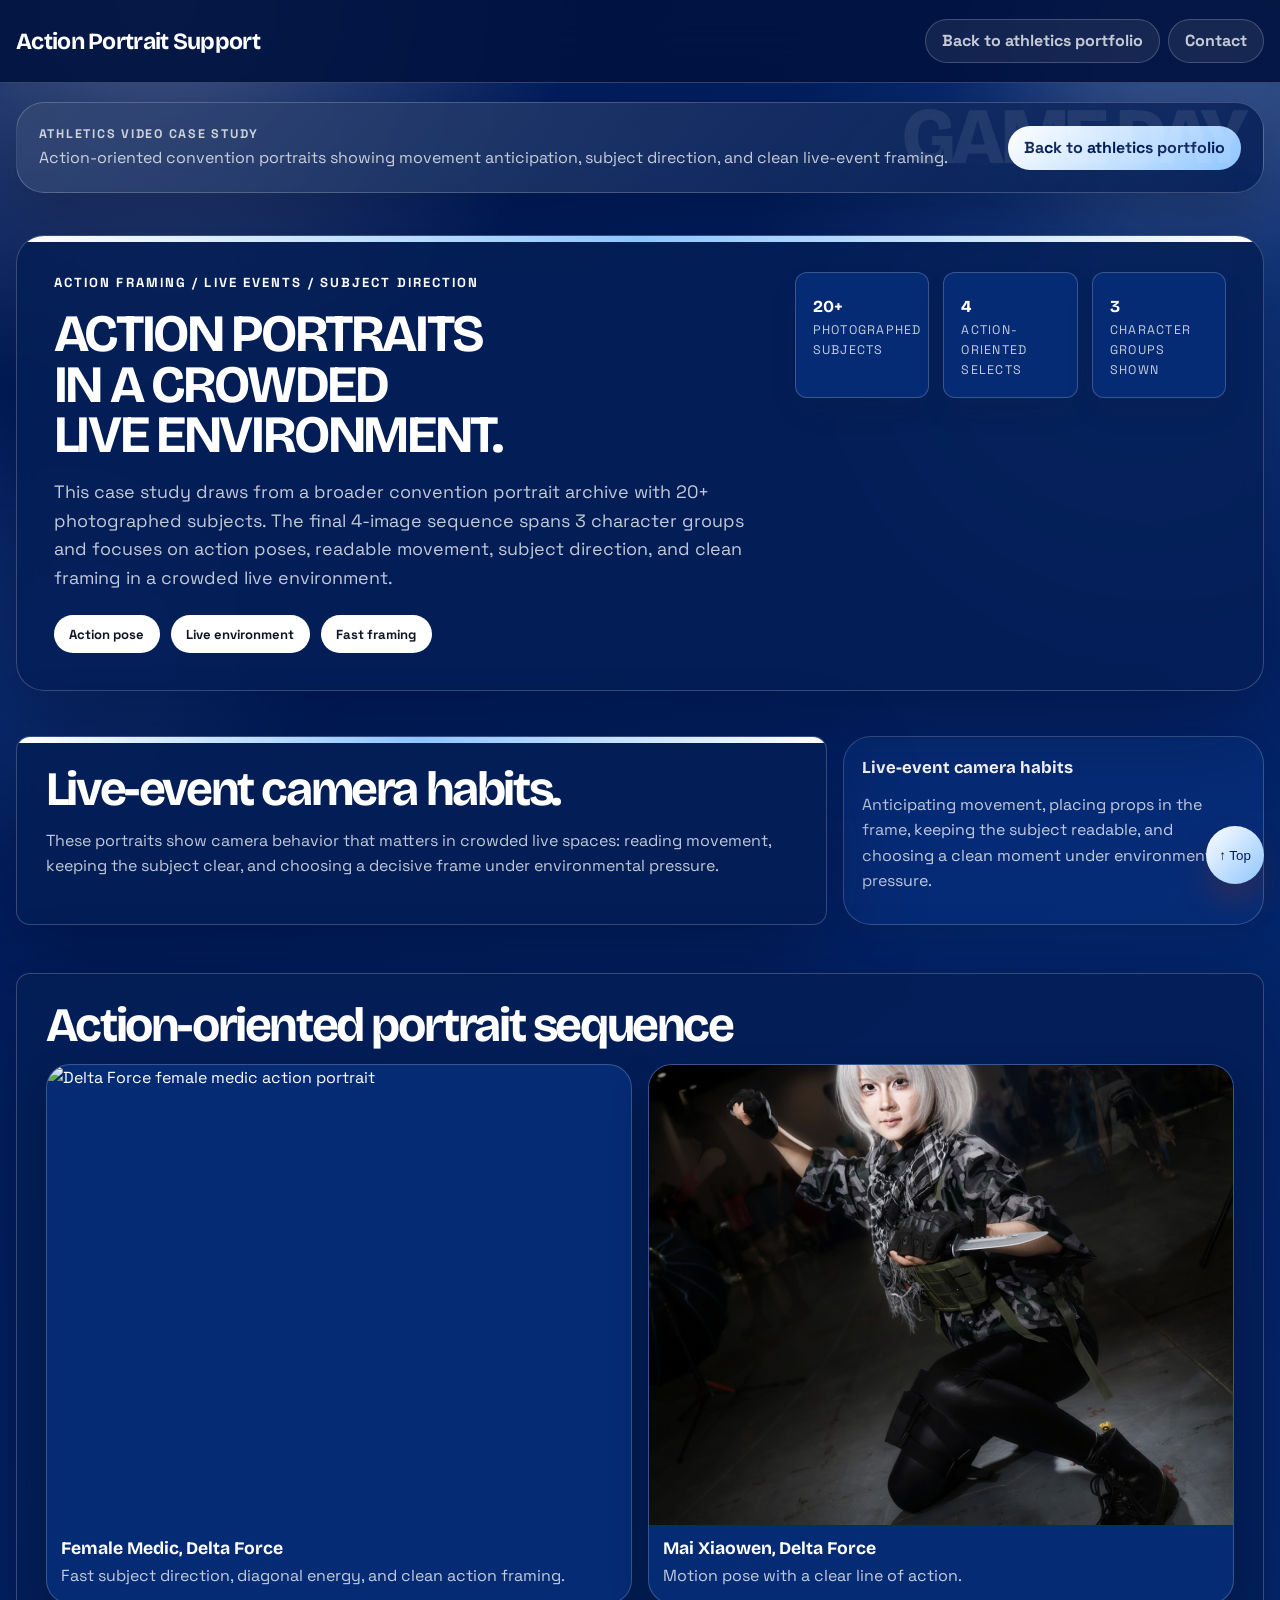
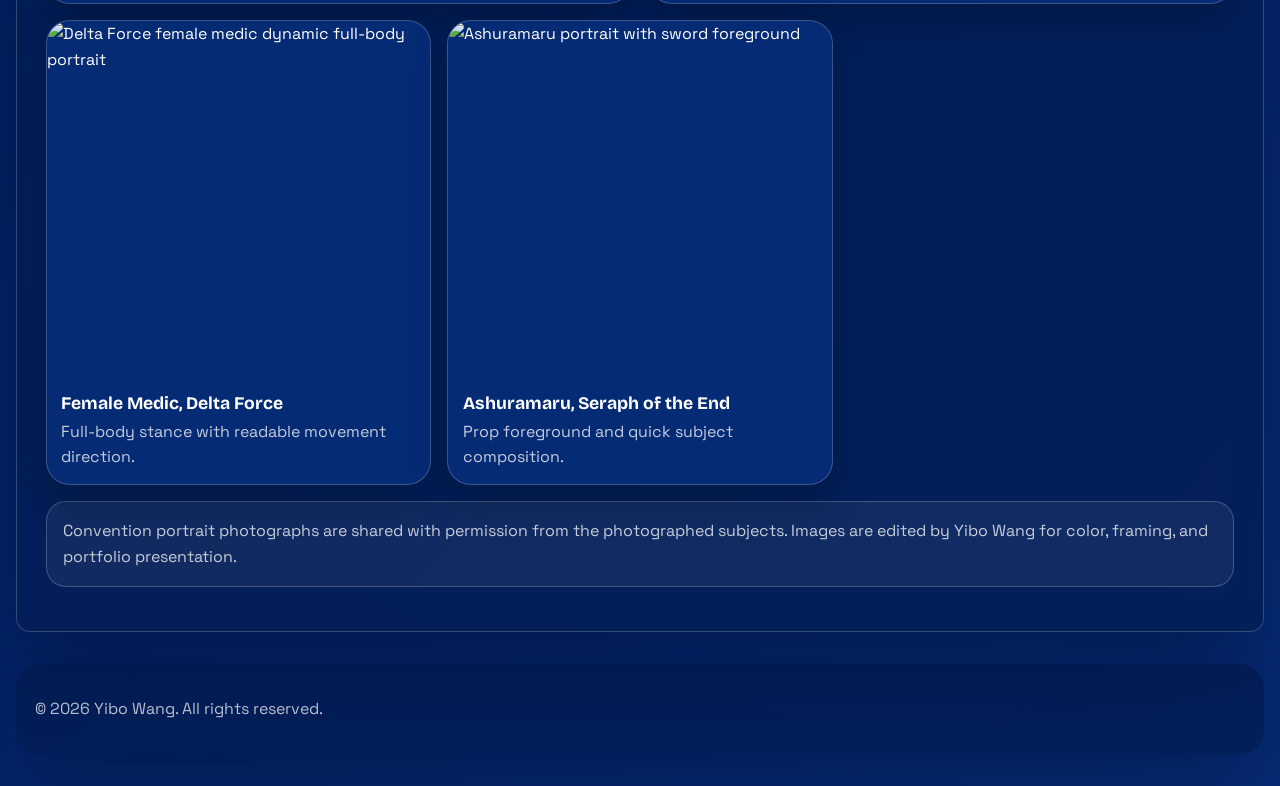
==== commit d31e5df6: "Polish final portfolio copy and layout" ====
--- a/projects/convention-portraits.html
+++ b/projects/convention-portraits.html
@@ -32,7 +32,7 @@
         <div class="container">
             <div>
                 <p class="role-project-kicker">Athletics Video Case Study</p>
-                <p>Framed narrowly as support evidence for movement, timing, pose direction, and live-event camera confidence.</p>
+                <p>Action-oriented convention portraits showing movement anticipation, subject direction, and clean live-event framing.</p>
             </div>
             <a class="role-home-link" href="../index.html">Back to athletics portfolio</a>
         </div>
@@ -42,19 +42,19 @@
         <section class="project-hero">
             <div class="container project-hero-card">
                 <div>
-                    <p class="project-kicker">Action framing / Live events / Transferable timing</p>
-                    <h1>Small section, clear transferability.</h1>
-                    <p class="project-summary">This page deliberately keeps convention portraits compact. The point is not to claim sports experience; it is to show relevant camera behavior: anticipating movement, directing a subject, reading props, and delivering clean action-oriented frames.</p>
+                    <p class="project-kicker">Action framing / Live events / Subject direction</p>
+                    <h1>Action portraits in a crowded live environment.</h1>
+                    <p class="project-summary">This case study draws from a broader convention portrait archive with 20+ photographed subjects. The final 4-image sequence spans 3 character groups and focuses on action poses, readable movement, subject direction, and clean framing in a crowded live environment.</p>
                     <div class="project-tag-row">
                         <span class="project-tag">Action pose</span>
                         <span class="project-tag">Live environment</span>
                         <span class="project-tag">Fast framing</span>
                     </div>
                 </div>
-                <div class="project-metric-grid">
-                    <article class="project-metric"><strong>4</strong><span>focused images</span></article>
-                    <article class="project-metric"><strong>2</strong><span>tactical action sets</span></article>
-                    <article class="project-metric"><strong>1</strong><span>supporting proof point</span></article>
+                <div class="project-metric-grid convention-metric-grid">
+                    <article class="project-metric"><strong>20+</strong><span>photographed subjects</span></article>
+                    <article class="project-metric"><strong>4</strong><span>action-oriented selects</span></article>
+                    <article class="project-metric"><strong>3</strong><span>character groups shown</span></article>
                 </div>
             </div>
         </section>
@@ -62,11 +62,11 @@
         <section class="section">
             <div class="container convention-case-intro">
                 <article class="case-card">
-                    <h2>Why it stays compact.</h2>
-                    <p>The athletics portfolio should stay focused on production support, motion evidence, and coachability. These portraits are only a supporting lane: they show that I can work in crowded live spaces and capture readable action poses.</p>
+                    <h2>Live-event camera habits.</h2>
+                    <p>These portraits show camera behavior that matters in crowded live spaces: reading movement, keeping the subject clear, and choosing a decisive frame under environmental pressure.</p>
                 </article>
                 <article class="detail-card">
-                    <h3>Transferable camera habits</h3>
+                    <h3>Live-event camera habits</h3>
                     <p>Anticipating movement, placing props in the frame, keeping the subject readable, and choosing a clean moment under environmental pressure.</p>
                 </article>
             </div>
@@ -74,9 +74,9 @@
 
         <section id="project-images" class="section">
             <div class="container">
-                <h2>Focused action portrait selects</h2>
+                <h2>Action-oriented portrait sequence</h2>
                 <div class="convention-case-gallery">
-                    <figure><img src="../assets/images/convention/delta-medic-close.jpg" alt="Delta Force female medic action portrait" onclick="openModal(this)"><figcaption><strong>Female Medic, Delta Force</strong><span>Strongest action-oriented portrait and the best fit for this athletics site.</span></figcaption></figure>
+                    <figure><img src="../assets/images/convention/delta-medic-close.jpg" alt="Delta Force female medic action portrait" onclick="openModal(this)"><figcaption><strong>Female Medic, Delta Force</strong><span>Fast subject direction, diagonal energy, and clean action framing.</span></figcaption></figure>
                     <figure><img src="../assets/images/convention/mai-xiaowen-knife.jpg" alt="Mai Xiaowen tactical knife pose portrait" onclick="openModal(this)"><figcaption><strong>Mai Xiaowen, Delta Force</strong><span>Motion pose with a clear line of action.</span></figcaption></figure>
                     <figure><img src="../assets/images/convention/delta-medic-dynamic.jpg" alt="Delta Force female medic dynamic full-body portrait" onclick="openModal(this)"><figcaption><strong>Female Medic, Delta Force</strong><span>Full-body stance with readable movement direction.</span></figcaption></figure>
                     <figure><img src="../assets/images/convention/ashuramaru.JPG" alt="Ashuramaru portrait with sword foreground" onclick="openModal(this)"><figcaption><strong>Ashuramaru, Seraph of the End</strong><span>Prop foreground and quick subject composition.</span></figcaption></figure>
--- a/assets/css/role-project.css
+++ b/assets/css/role-project.css
@@ -255,6 +255,7 @@
 .role-athletics-detail .project-hero-card::before, .role-athletics-detail .case-card::before { height: 6px; background: linear-gradient(90deg,#fff,#8ec5ff,#fff); }
 .role-athletics-detail .project-hero h1 { text-transform: uppercase; letter-spacing: -.045em; }
 .role-athletics-detail .project-metric-grid { grid-template-columns: repeat(2,minmax(0,1fr)); }
+.role-athletics-detail .convention-metric-grid { grid-template-columns: repeat(3,minmax(0,1fr)); }
 .role-athletics-detail .project-metric { border-radius: 12px; text-transform: uppercase; }
 .role-athletics-detail .case-card, .role-athletics-detail .gallery-card, .role-athletics-detail #project-video .container, .role-athletics-detail #project-images .container, .role-athletics-detail #project-code .container { border-radius: 14px; }
 .role-athletics-detail .enhanced-gallery, .role-athletics-detail .image-gallery { grid-template-columns: repeat(auto-fit, minmax(240px,1fr)); }
